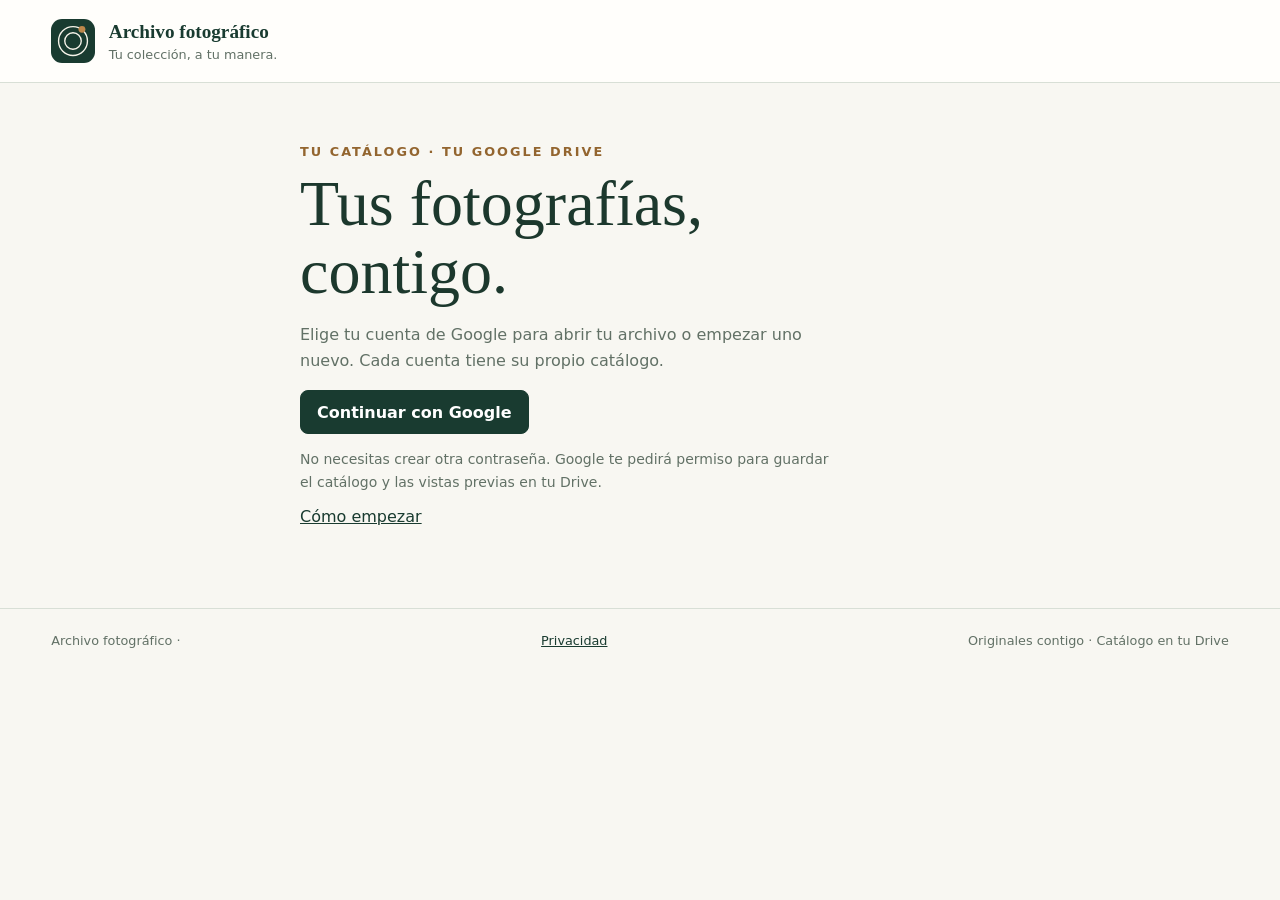
==== index.html @ 0ddd8c48 "Add files via upload" ====
<!doctype html>
<html lang="es"><head><meta charset="utf-8"><meta name="viewport" content="width=device-width,initial-scale=1"><meta name="theme-color" content="#193b30"><meta name="description" content="Tu catálogo fotográfico privado: organiza, revisa y consulta tus fotografías."><title>Archivo fotográfico</title><link rel="icon" href="./icon.svg" type="image/svg+xml"><link rel="manifest" href="./manifest.webmanifest"><link rel="stylesheet" href="./styles.css"><script src="https://accounts.google.com/gsi/client" async defer></script><script type="module" src="./app.js"></script></head>
<body>
<header><a class="brand" href="./"><img src="./icon.svg" alt="" width="44" height="44"><span>Archivo fotográfico<small>Tu colección, a tu manera.</small></span></a><button id="accountButton" class="quiet" hidden>Mi cuenta</button></header>
<main>
  <section id="setup" class="welcome" hidden><span class="eyebrow">ARCHIVO FOTOGRÁFICO</span><h1>Conexión de Google<br>pendiente de activar.</h1><p>Esta edición necesita que se configure una vez el acceso general de Google antes de distribuirla. No tienes que preparar un correo ni una contraseña para cada persona.</p><a class="primary" href="./AYUDA.html">Ver ayuda</a></section>
  <section id="login" class="welcome" hidden><span class="eyebrow">TU CATÁLOGO · TU GOOGLE DRIVE</span><h1>Tus fotografías,<br>contigo.</h1><p>Elige tu cuenta de Google para abrir tu archivo o empezar uno nuevo. Cada cuenta tiene su propio catálogo.</p><button id="googleButton" class="primary">Continuar con Google</button><p class="small">No necesitas crear otra contraseña. Google te pedirá permiso para guardar el catálogo y las vistas previas en tu Drive.</p><a href="./AYUDA.html">Cómo empezar</a></section>
  <section id="catalog" hidden>
    <div id="firstSteps" class="setup-steps"><div><b>✓</b><strong>Google conectado</strong><span>Tu cuenta, tu catálogo.</span></div><div><b>2</b><strong>Tu propio Drive</strong><span>El catálogo se guarda en tu cuenta.</span></div><div><b>3</b><strong>Añade tus fotografías</strong><span>Selecciona una carpeta en Windows.</span></div></div><div class="heading"><div><span class="eyebrow">BIBLIOTECA PERSONAL</span><h1>Mi archivo</h1></div><div class="actions"><button id="importButton" hidden>Añadir fotografías</button><button id="connectButton" class="primary">Cambiar o renovar cuenta</button></div></div>
    <div class="connection"><span id="connectionText">Conecta tu Drive para abrir el catálogo del móvil.</span><button id="syncButton" hidden>Sincronizar</button><button id="refreshButton" hidden>Actualizar</button></div>
    <div id="stats" class="stats"><div><strong id="photoCount">0</strong><span>fotografías</span></div><div><strong id="speciesCount">0</strong><span>especies</span></div><div><strong id="sessionCount">0</strong><span>sesiones</span></div><div><strong id="pendingCount">0</strong><span>por revisar</span></div></div>
    <div class="filters"><nav aria-label="Secciones"><button data-section="all" aria-pressed="true">Todas</button><button data-section="pending" aria-pressed="false">Por revisar</button></nav><label class="search"><span class="sr-only">Buscar fotografías</span><input id="search" type="search" placeholder="Especie, sesión, cámara…"></label><label><span class="sr-only">Valoración</span><select id="rating"><option value="">Todas las estrellas</option><option value="5">5 ★</option><option value="4">4 ★</option><option value="3">3 ★</option><option value="2">2 ★</option><option value="1">1 ★</option></select></label><label><span class="sr-only">Orden</span><select id="sort"><option value="recent">Más recientes</option><option value="name">Por nombre</option><option value="rating">Por valoración</option></select></label></div>
    <p id="resultCount" class="small"></p><div id="grid" class="grid"></div><button id="moreButton" hidden>Mostrar más</button>
    <div id="empty" class="empty"><img src="./icon.svg" alt="" width="60" height="60"><h2>Un lugar para tus fotografías</h2><p id="emptyText">Añade tu primera carpeta desde el programa de Windows y sincroniza para verla también en el móvil.</p></div>
    <aside id="desktopTools" class="tools" hidden><div><strong>Identificación local con BioCLIP 2</strong><p>Propone especies en este ordenador. Revisa los resultados antes de aceptarlos.</p></div><button id="organizeButton">Organizar carpetas del disco</button><button id="archiveButton">Elegir unidad de archivo</button><div><label><input type="checkbox" id="spanishNames"> Consultar nombres españoles en GBIF al analizar</label><p class="small">Envía únicamente el nombre científico a GBIF, no tus fotos. Guarda las equivalencias localmente.</p><button id="spanishNamesButton">Consultar nombres en español del catálogo</button></div><button id="analyzeButton">Analizar pendientes</button><button id="backupButton" class="quiet">Guardar respaldo</button></aside>
    <div id="job" class="job" hidden><strong id="jobText"></strong><progress id="jobProgress"></progress></div>
  </section>
</main>
<div id="notice" role="status" aria-live="polite" hidden></div>
<dialog id="detail"><button class="close" data-close="detail" aria-label="Cerrar ficha">×</button><div class="detailImage"><img id="detailImage" alt=""></div><div class="detailBody"><span class="eyebrow">FICHA DE FOTOGRAFÍA</span><h2 id="detailTitle"></h2><p id="scientificDisplay" class="small"></p><p id="detailMetadata" class="small"></p><div id="stars" class="stars" aria-label="Valorar fotografía"></div><p id="ratingSource" class="small"></p><form id="categoryForm"><label>Categoría<select id="categoryInput"><option value="POR_CLASIFICAR">POR CLASIFICAR</option><option value="LINCE">LINCE</option><option value="AVES">AVES</option><option value="FAUNA">FAUNA</option><option value="FLORA">FLORA</option><option value="INSECTOS">INSECTOS</option><option value="MACRO EXTREMO">MACRO EXTREMO</option><option value="NOCTURNAS">NOCTURNAS</option><option value="PAISAJE">PAISAJE</option></select></label><button type="submit">Guardar categoría</button></form><form id="speciesForm"><label>Nombre común en español<input id="speciesInput" maxlength="160" required></label><label>Nombre científico (opcional)<input id="scientificNameInput" maxlength="160" placeholder="Género y especie"></label><p class="small">Comprueba que ambos nombres corresponden a la misma especie. Si no conoces el científico, déjalo vacío.</p><button type="submit">Guardar identificación</button></form><p id="confidenceText" class="small"></p><form id="sessionForm"><label>Sesión<input id="sessionInput" maxlength="160" required></label><button type="submit" class="quiet">Guardar sesión</button></form></div></dialog>
<dialog id="importDialog"><button class="close" data-close="importDialog" aria-label="Cerrar">×</button><span class="eyebrow">DESDE TU ORDENADOR</span><h2>Añadir fotografías</h2><p>Pulsa Elegir carpeta de fotografías y selecciona dónde guardas tus fotos. Se incluyen sus subcarpetas y se omiten las fotos que ya estén importadas.</p><form id="importForm"><button id="chooseFolderButton" type="button">Elegir carpeta de fotografías</button><label>Carpeta elegida<input id="folderInput" placeholder="Pulsa Elegir carpeta, o pega aquí su ruta" required></label><p class="small">JPEG, PNG, TIFF y WebP. Los RAW y HEIC todavía no se importan; exporta una copia JPEG para el catálogo. Los originales no se modifican.</p><label><input id="autoAnalyze" type="checkbox" checked> Identificar con BioCLIP y organizar el archivo al terminar</label><p class="small">Las propuestas quedan pendientes de revisión. Paisaje, nocturnas y macro extremo se eligen manualmente.</p><button class="primary" type="submit">Importar carpeta</button></form></dialog>
<dialog id="accountDialog"><button class="close" data-close="accountDialog" aria-label="Cerrar">×</button><span class="eyebrow">CUENTA PRIVADA</span><h2>Tu catálogo, tu Drive</h2><p id="userEmail"></p><p>Las fotos y las correcciones se guardan en la cuenta de Google que conectes. Usa la misma cuenta en el ordenador y en el móvil.</p><a href="./AYUDA.html">Guía de uso</a><button id="logoutButton" class="primary">Cerrar sesión</button></dialog>
<footer>Archivo fotográfico · <a href="./privacidad.html">Privacidad</a> <span>Originales contigo · Catálogo en tu Drive</span></footer>
</body></html>
---- styles.css ----
:root{font-family:system-ui,-apple-system,BlinkMacSystemFont,"Segoe UI",sans-serif;color:#1c382d;background:#f8f7f2;font-size:16px;--green:#193b30;--muted:#627166;--border:#d8dfd6;--paper:#fffefb;--gold:#93652f}*{box-sizing:border-box}body{margin:0}button,input,select{font:inherit}button,a,input,select{touch-action:manipulation}button,.primary{border:1px solid var(--border);border-radius:8px;background:var(--paper);padding:.7rem 1rem;color:var(--green);cursor:pointer;font-weight:600;min-height:44px}button:hover{background:#e8eee6}button:disabled{cursor:wait;opacity:.55}.primary{background:var(--green);color:white;border-color:var(--green);display:inline-block;text-decoration:none}.primary:hover{background:#285440}.quiet{background:transparent}a{color:var(--green)}:focus-visible{outline:3px solid #b07a37;outline-offset:3px}header{padding:1.2rem 4vw;border-bottom:1px solid var(--border);display:flex;justify-content:space-between;align-items:center;background:var(--paper)}.brand{display:flex;align-items:center;gap:.85rem;text-decoration:none;font:600 1.2rem Georgia,serif}.brand small{font:400 .8rem system-ui;color:var(--muted);display:block;margin-top:.25rem}main{max-width:1440px;margin:auto;padding:2.5rem 4vw 4rem}.eyebrow{font-size:.8rem;letter-spacing:.16em;font-weight:700;color:var(--gold)}h1,h2{font-family:Georgia,serif;font-weight:400;margin:.6rem 0 1rem}h1{font-size:clamp(2.5rem,5vw,4rem);line-height:1.06}h2{font-size:1.8rem}p{line-height:1.65}.small{font-size:.875rem;color:var(--muted);line-height:1.6}.welcome{max-width:680px;margin:2vh auto}.welcome>p{max-width:540px;color:var(--muted)}.welcome ol{padding:0;list-style:none;border-top:1px solid var(--border);margin:2rem 0}.welcome li{padding:1rem 0;border-bottom:1px solid var(--border)}.welcome li span{display:block;color:var(--muted);font-size:.9rem;margin-top:.4rem}.welcome form{max-width:440px;margin-top:2rem}label{display:block;font-size:.9rem;font-weight:600}input,select{display:block;width:100%;border:1px solid #aebdb0;background:var(--paper);padding:.8rem;border-radius:7px;color:#203b30;margin:.4rem 0 1rem;min-height:44px}.heading{display:flex;justify-content:space-between;gap:1rem;align-items:center}.actions{display:flex;gap:.65rem;flex-wrap:wrap}.connection{display:flex;gap:.7rem;align-items:center;flex-wrap:wrap;background:#eaf0e7;border:1px solid var(--border);padding:1rem;margin:1rem 0 1.5rem;border-radius:8px;font-size:.9rem}.connection span{flex:1;min-width:200px}.stats{display:grid;grid-template-columns:repeat(4,1fr);border-block:1px solid var(--border);margin-bottom:1.8rem}.stats>div{padding:1.15rem 1.5rem;border-right:1px solid var(--border)}.stats>div:first-child{padding-left:0}.stats>div:last-child{border:0}.stats strong{font:2rem Georgia,serif;display:block}.stats span{font-size:.8rem;color:var(--muted)}.filters{display:flex;gap:.6rem;align-items:center;flex-wrap:wrap}.filters nav{display:flex;gap:.3rem}.filters nav button{border-color:transparent;background:transparent}.filters nav button[aria-pressed=true]{background:var(--green);color:white}.filters input,.filters select{margin:0}.search{flex:1;min-width:200px}.grid{display:grid;grid-template-columns:repeat(4,minmax(0,1fr));gap:1.2rem}.card{padding:0;border:1px solid var(--border);overflow:hidden;text-align:left;min-width:0;background:var(--paper);font-weight:400}.card .photo{width:100%;aspect-ratio:4/3;object-fit:cover;display:block;background:#e4e9e1}.card .info{padding:1rem}.card h3{margin:0 0 .4rem;font:1.2rem Georgia,serif;overflow-wrap:anywhere}.card .meta{font-size:.8rem;color:var(--muted);margin:.3rem 0;overflow-wrap:anywhere}.card .badge{display:inline-block;font-size:.75rem;background:#f3eadc;color:#714b1d;padding:.2rem .4rem;margin-top:.4rem;border-radius:4px}.empty{padding:3.5rem 1rem;text-align:center;border:1px dashed #b3c1b4;border-radius:10px}.empty p{max-width:520px;margin:auto;color:var(--muted)}.tools{display:flex;align-items:center;gap:1rem;border-top:1px solid var(--border);margin-top:2rem;padding-top:1.5rem;flex-wrap:wrap}.tools>div{flex:1;min-width:250px}.tools p{font-size:.875rem;color:var(--muted);margin:.4rem 0}.job{padding:1rem;background:#eaf0e7;margin-top:1rem;border-radius:8px}.job progress{width:100%;display:block;margin-top:1rem;accent-color:var(--green)}dialog{border:1px solid var(--border);border-radius:12px;padding:2rem;max-width:min(560px,92vw);max-height:90vh;color:var(--green);background:var(--paper)}dialog::backdrop{background:#14251fd0}dialog .close{position:absolute;right:.65rem;top:.65rem;border:0;border-radius:50%;background:#fffefbe8;font-size:1.5rem;width:44px;height:44px;padding:0;z-index:1}#detail{padding:0;max-width:min(1100px,94vw);width:100%}#detail[open]{display:grid;grid-template-columns:1.35fr 1fr}.detailImage{background:#14251f;display:flex;align-items:center;justify-content:center;min-height:300px}.detailImage img{width:100%;max-height:82vh;object-fit:contain}.detailBody{padding:2rem;overflow:auto}.stars{display:flex;gap:.3rem;color:var(--gold)}.stars button{font-size:1.4rem;padding:.3rem .5rem;color:var(--gold)}.stars button[aria-pressed=true]{background:#f1e7d5}#accountDialog .primary{margin-top:1.5rem;display:block}#notice{position:fixed;bottom:1.3rem;left:50%;transform:translateX(-50%);background:#193b30;color:white;padding:1rem 1.5rem;border-radius:8px;box-shadow:0 3px 25px #0003;z-index:20;max-width:min(700px,92vw);width:max-content}#notice.error{background:#793923}footer{border-top:1px solid var(--border);padding:1.5rem 4vw;font-size:.8rem;color:var(--muted);display:flex;justify-content:space-between;gap:1rem}.sr-only{position:absolute;width:1px;height:1px;padding:0;margin:-1px;overflow:hidden;clip:rect(0,0,0,0);border:0}[hidden]{display:none!important}#moreButton{display:block;margin:1.5rem auto}@media(max-width:1000px){.grid{grid-template-columns:repeat(3,minmax(0,1fr))}.heading{align-items:flex-start;flex-direction:column}}@media(max-width:680px){header{padding:1rem 5vw}.brand{font-size:1.05rem}.brand small{display:none}main{padding:1.7rem 5vw 3rem}.grid{grid-template-columns:repeat(2,minmax(0,1fr));gap:.7rem}.card .info{padding:.65rem}.card h3{font-size:1rem}.card .meta{font-size:.8rem}.stats{grid-template-columns:repeat(2,1fr)}.stats>div{padding:1rem!important}.stats>div:nth-child(2){border-right:0}.stats>div:nth-child(-n+2){border-bottom:1px solid var(--border)}.filters{gap:.5rem}.filters nav{width:100%}.filters .search{width:100%;flex:auto}.filters>label:not(.search){flex:1;min-width:130px}.filters select{font-size:.875rem}#detail[open]{display:block}.detailImage{min-height:200px}.detailImage img{max-height:40vh}.detailBody{padding:1.4rem}.welcome{margin:0 auto}.tools{align-items:stretch}.tools button{flex:1}footer{display:block}footer span{display:block;margin-top:.4rem}}@media(prefers-reduced-motion:no-preference){button{transition:background .15s ease}} 
[hidden]{display:none!important}
.setup-steps{display:grid;grid-template-columns:repeat(3,1fr);gap:1rem;margin:1.5rem 0 2rem}.setup-steps>div{border:1px solid var(--border);border-radius:10px;padding:1.2rem;background:var(--paper)}.setup-steps b{display:block;border-radius:50%;width:32px;height:32px;line-height:32px;text-align:center;background:#e8eee6;margin-bottom:.8rem}.setup-steps strong,.setup-steps span{display:block}.setup-steps span{font-size:.875rem;color:var(--muted);margin-top:.4rem;line-height:1.5}.login-options{display:flex;gap:.6rem;flex-wrap:wrap;margin:1rem 0}#registerForm,#recoveryForm{max-width:440px}#backLogin{margin-top:1rem}@media(max-width:600px){.setup-steps{grid-template-columns:1fr;gap:.6rem}.setup-steps>div{padding:.9rem 1rem}.setup-steps b{float:left;margin:0 .9rem 0 0}.setup-steps span{margin-left:calc(32px + .9rem)}.setup-steps strong{font-size:.9rem}}
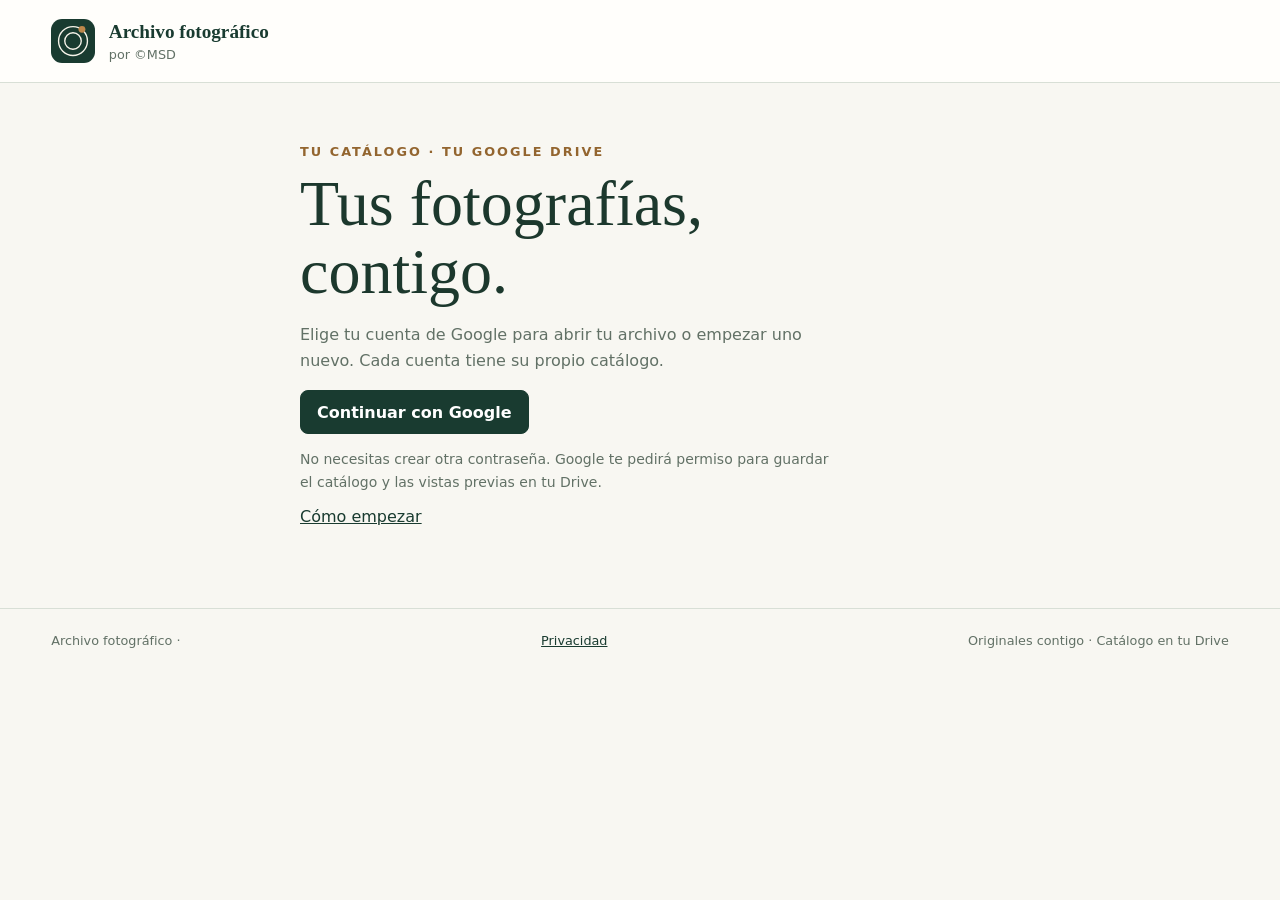
==== commit 88833b66: "Add files via upload" ====
--- a/index.html
+++ b/index.html
@@ -1,7 +1,7 @@
 <!doctype html>
 <html lang="es"><head><meta charset="utf-8"><meta name="viewport" content="width=device-width,initial-scale=1"><meta name="theme-color" content="#193b30"><meta name="description" content="Tu catálogo fotográfico privado: organiza, revisa y consulta tus fotografías."><title>Archivo fotográfico</title><link rel="icon" href="./icon.svg" type="image/svg+xml"><link rel="manifest" href="./manifest.webmanifest"><link rel="stylesheet" href="./styles.css"><script src="https://accounts.google.com/gsi/client" async defer></script><script type="module" src="./app.js"></script></head>
 <body>
-<header><a class="brand" href="./"><img src="./icon.svg" alt="" width="44" height="44"><span>Archivo fotográfico<small>Tu colección, a tu manera.</small></span></a><button id="accountButton" class="quiet" hidden>Mi cuenta</button></header>
+<header><a class="brand" href="./"><img src="./icon.svg" alt="" width="44" height="44"><span>Archivo fotográfico<small>por ©MSD</small></span></a><button id="accountButton" class="quiet" hidden>Mi cuenta</button></header>
 <main>
   <section id="setup" class="welcome" hidden><span class="eyebrow">ARCHIVO FOTOGRÁFICO</span><h1>Conexión de Google<br>pendiente de activar.</h1><p>Esta edición necesita que se configure una vez el acceso general de Google antes de distribuirla. No tienes que preparar un correo ni una contraseña para cada persona.</p><a class="primary" href="./AYUDA.html">Ver ayuda</a></section>
   <section id="login" class="welcome" hidden><span class="eyebrow">TU CATÁLOGO · TU GOOGLE DRIVE</span><h1>Tus fotografías,<br>contigo.</h1><p>Elige tu cuenta de Google para abrir tu archivo o empezar uno nuevo. Cada cuenta tiene su propio catálogo.</p><button id="googleButton" class="primary">Continuar con Google</button><p class="small">No necesitas crear otra contraseña. Google te pedirá permiso para guardar el catálogo y las vistas previas en tu Drive.</p><a href="./AYUDA.html">Cómo empezar</a></section>
@@ -12,12 +12,12 @@
     <div class="filters"><nav aria-label="Secciones"><button data-section="all" aria-pressed="true">Todas</button><button data-section="pending" aria-pressed="false">Por revisar</button></nav><label class="search"><span class="sr-only">Buscar fotografías</span><input id="search" type="search" placeholder="Especie, sesión, cámara…"></label><label><span class="sr-only">Valoración</span><select id="rating"><option value="">Todas las estrellas</option><option value="5">5 ★</option><option value="4">4 ★</option><option value="3">3 ★</option><option value="2">2 ★</option><option value="1">1 ★</option></select></label><label><span class="sr-only">Orden</span><select id="sort"><option value="recent">Más recientes</option><option value="name">Por nombre</option><option value="rating">Por valoración</option></select></label></div>
     <p id="resultCount" class="small"></p><div id="grid" class="grid"></div><button id="moreButton" hidden>Mostrar más</button>
     <div id="empty" class="empty"><img src="./icon.svg" alt="" width="60" height="60"><h2>Un lugar para tus fotografías</h2><p id="emptyText">Añade tu primera carpeta desde el programa de Windows y sincroniza para verla también en el móvil.</p></div>
-    <aside id="desktopTools" class="tools" hidden><div><strong>Identificación local con BioCLIP 2</strong><p>Propone especies en este ordenador. Revisa los resultados antes de aceptarlos.</p></div><button id="organizeButton">Organizar carpetas del disco</button><button id="archiveButton">Elegir unidad de archivo</button><div><label><input type="checkbox" id="spanishNames"> Consultar nombres españoles en GBIF al analizar</label><p class="small">Envía únicamente el nombre científico a GBIF, no tus fotos. Guarda las equivalencias localmente.</p><button id="spanishNamesButton">Consultar nombres en español del catálogo</button></div><button id="analyzeButton">Analizar pendientes</button><button id="backupButton" class="quiet">Guardar respaldo</button></aside>
+    <aside id="desktopTools" class="tools" hidden><div><strong>Identificación local con BioCLIP 2</strong><p>Propone especies en este ordenador. Revisa los resultados antes de aceptarlos.</p></div><button id="organizeButton">Organizar carpetas del disco</button><button id="archiveButton">Elegir unidad de archivo</button><div><label><input type="checkbox" id="spanishNames"> Consultar nombres españoles en GBIF al analizar</label><p class="small">Envía únicamente el nombre científico a GBIF, no tus fotos. Guarda las equivalencias localmente.</p><button id="spanishNamesButton">Consultar nombres en español del catálogo</button></div><button id="analyzeButton">Analizar pendientes</button><button id="exportButton">Preparar fotos para respaldo</button><button id="backupButton" class="quiet">Guardar copia del catálogo — sin fotos</button></aside>
     <div id="job" class="job" hidden><strong id="jobText"></strong><progress id="jobProgress"></progress></div>
   </section>
 </main>
 <div id="notice" role="status" aria-live="polite" hidden></div>
-<dialog id="detail"><button class="close" data-close="detail" aria-label="Cerrar ficha">×</button><div class="detailImage"><img id="detailImage" alt=""></div><div class="detailBody"><span class="eyebrow">FICHA DE FOTOGRAFÍA</span><h2 id="detailTitle"></h2><p id="scientificDisplay" class="small"></p><p id="detailMetadata" class="small"></p><div id="stars" class="stars" aria-label="Valorar fotografía"></div><p id="ratingSource" class="small"></p><form id="categoryForm"><label>Categoría<select id="categoryInput"><option value="POR_CLASIFICAR">POR CLASIFICAR</option><option value="LINCE">LINCE</option><option value="AVES">AVES</option><option value="FAUNA">FAUNA</option><option value="FLORA">FLORA</option><option value="INSECTOS">INSECTOS</option><option value="MACRO EXTREMO">MACRO EXTREMO</option><option value="NOCTURNAS">NOCTURNAS</option><option value="PAISAJE">PAISAJE</option></select></label><button type="submit">Guardar categoría</button></form><form id="speciesForm"><label>Nombre común en español<input id="speciesInput" maxlength="160" required></label><label>Nombre científico (opcional)<input id="scientificNameInput" maxlength="160" placeholder="Género y especie"></label><p class="small">Comprueba que ambos nombres corresponden a la misma especie. Si no conoces el científico, déjalo vacío.</p><button type="submit">Guardar identificación</button></form><p id="confidenceText" class="small"></p><form id="sessionForm"><label>Sesión<input id="sessionInput" maxlength="160" required></label><button type="submit" class="quiet">Guardar sesión</button></form></div></dialog>
+<dialog id="exportDialog"><button class="close" data-close="exportDialog" aria-label="Cerrar">×</button><h2>Exportar</h2><p>Prepara copias de los JPG originales que coinciden con los filtros del catálogo. Se guardan en EXPORTAR, dentro de tu unidad de archivo. No se suben automáticamente a ninguna nube.</p><p id="exportCount"></p><button id="prepareExport">Preparar JPG originales</button><form id="cloudLinkForm"><label>Enlace a tu nube (opcional)<input id="cloudLink" type="url" placeholder="https://…" maxlength="2048"></label><button type="submit">Guardar enlace</button></form><a id="openCloud" target="_blank" rel="noopener noreferrer" hidden>Abrir mi nube</a><p>Sube allí los archivos preparados. Marca el respaldo solo después de comprobar que están en tu nube. La app no puede verificar esa subida.</p><div id="exportHistory"></div></dialog><dialog id="detail"><button class="close" data-close="detail" aria-label="Cerrar ficha">×</button><div class="detailImage"><img id="detailImage" alt=""></div><div class="detailBody"><span class="eyebrow">FICHA DE FOTOGRAFÍA</span><h2 id="detailTitle"></h2><p id="scientificDisplay" class="small"></p><p id="detailMetadata" class="small"></p><div id="stars" class="stars" aria-label="Valorar fotografía"></div><p id="ratingSource" class="small"></p><form id="categoryForm"><label>Categoría<select id="categoryInput"><option value="POR_CLASIFICAR">POR CLASIFICAR</option><option value="LINCE">LINCE</option><option value="AVES">AVES</option><option value="FAUNA">FAUNA</option><option value="FLORA">FLORA</option><option value="INSECTOS">INSECTOS</option><option value="MACRO EXTREMO">MACRO EXTREMO</option><option value="NOCTURNAS">NOCTURNAS</option><option value="PAISAJE">PAISAJE</option></select></label><button type="submit">Guardar categoría</button></form><form id="speciesForm"><label>Nombre común en español<input id="speciesInput" maxlength="160" required></label><button type="submit">Guardar identificación</button></form><p id="confidenceText" class="small"></p><form id="sessionForm"><label>Sesión<input id="sessionInput" maxlength="160" required></label><button type="submit" class="quiet">Guardar sesión</button></form></div></dialog>
 <dialog id="importDialog"><button class="close" data-close="importDialog" aria-label="Cerrar">×</button><span class="eyebrow">DESDE TU ORDENADOR</span><h2>Añadir fotografías</h2><p>Pulsa Elegir carpeta de fotografías y selecciona dónde guardas tus fotos. Se incluyen sus subcarpetas y se omiten las fotos que ya estén importadas.</p><form id="importForm"><button id="chooseFolderButton" type="button">Elegir carpeta de fotografías</button><label>Carpeta elegida<input id="folderInput" placeholder="Pulsa Elegir carpeta, o pega aquí su ruta" required></label><p class="small">JPEG, PNG, TIFF y WebP. Los RAW y HEIC todavía no se importan; exporta una copia JPEG para el catálogo. Los originales no se modifican.</p><label><input id="autoAnalyze" type="checkbox" checked> Identificar con BioCLIP y organizar el archivo al terminar</label><p class="small">Las propuestas quedan pendientes de revisión. Paisaje, nocturnas y macro extremo se eligen manualmente.</p><button class="primary" type="submit">Importar carpeta</button></form></dialog>
 <dialog id="accountDialog"><button class="close" data-close="accountDialog" aria-label="Cerrar">×</button><span class="eyebrow">CUENTA PRIVADA</span><h2>Tu catálogo, tu Drive</h2><p id="userEmail"></p><p>Las fotos y las correcciones se guardan en la cuenta de Google que conectes. Usa la misma cuenta en el ordenador y en el móvil.</p><a href="./AYUDA.html">Guía de uso</a><button id="logoutButton" class="primary">Cerrar sesión</button></dialog>
 <footer>Archivo fotográfico · <a href="./privacidad.html">Privacidad</a> <span>Originales contigo · Catálogo en tu Drive</span></footer>
--- a/styles.css
+++ b/styles.css
@@ -1,3 +1,5 @@
 :root{font-family:system-ui,-apple-system,BlinkMacSystemFont,"Segoe UI",sans-serif;color:#1c382d;background:#f8f7f2;font-size:16px;--green:#193b30;--muted:#627166;--border:#d8dfd6;--paper:#fffefb;--gold:#93652f}*{box-sizing:border-box}body{margin:0}button,input,select{font:inherit}button,a,input,select{touch-action:manipulation}button,.primary{border:1px solid var(--border);border-radius:8px;background:var(--paper);padding:.7rem 1rem;color:var(--green);cursor:pointer;font-weight:600;min-height:44px}button:hover{background:#e8eee6}button:disabled{cursor:wait;opacity:.55}.primary{background:var(--green);color:white;border-color:var(--green);display:inline-block;text-decoration:none}.primary:hover{background:#285440}.quiet{background:transparent}a{color:var(--green)}:focus-visible{outline:3px solid #b07a37;outline-offset:3px}header{padding:1.2rem 4vw;border-bottom:1px solid var(--border);display:flex;justify-content:space-between;align-items:center;background:var(--paper)}.brand{display:flex;align-items:center;gap:.85rem;text-decoration:none;font:600 1.2rem Georgia,serif}.brand small{font:400 .8rem system-ui;color:var(--muted);display:block;margin-top:.25rem}main{max-width:1440px;margin:auto;padding:2.5rem 4vw 4rem}.eyebrow{font-size:.8rem;letter-spacing:.16em;font-weight:700;color:var(--gold)}h1,h2{font-family:Georgia,serif;font-weight:400;margin:.6rem 0 1rem}h1{font-size:clamp(2.5rem,5vw,4rem);line-height:1.06}h2{font-size:1.8rem}p{line-height:1.65}.small{font-size:.875rem;color:var(--muted);line-height:1.6}.welcome{max-width:680px;margin:2vh auto}.welcome>p{max-width:540px;color:var(--muted)}.welcome ol{padding:0;list-style:none;border-top:1px solid var(--border);margin:2rem 0}.welcome li{padding:1rem 0;border-bottom:1px solid var(--border)}.welcome li span{display:block;color:var(--muted);font-size:.9rem;margin-top:.4rem}.welcome form{max-width:440px;margin-top:2rem}label{display:block;font-size:.9rem;font-weight:600}input,select{display:block;width:100%;border:1px solid #aebdb0;background:var(--paper);padding:.8rem;border-radius:7px;color:#203b30;margin:.4rem 0 1rem;min-height:44px}.heading{display:flex;justify-content:space-between;gap:1rem;align-items:center}.actions{display:flex;gap:.65rem;flex-wrap:wrap}.connection{display:flex;gap:.7rem;align-items:center;flex-wrap:wrap;background:#eaf0e7;border:1px solid var(--border);padding:1rem;margin:1rem 0 1.5rem;border-radius:8px;font-size:.9rem}.connection span{flex:1;min-width:200px}.stats{display:grid;grid-template-columns:repeat(4,1fr);border-block:1px solid var(--border);margin-bottom:1.8rem}.stats>div{padding:1.15rem 1.5rem;border-right:1px solid var(--border)}.stats>div:first-child{padding-left:0}.stats>div:last-child{border:0}.stats strong{font:2rem Georgia,serif;display:block}.stats span{font-size:.8rem;color:var(--muted)}.filters{display:flex;gap:.6rem;align-items:center;flex-wrap:wrap}.filters nav{display:flex;gap:.3rem}.filters nav button{border-color:transparent;background:transparent}.filters nav button[aria-pressed=true]{background:var(--green);color:white}.filters input,.filters select{margin:0}.search{flex:1;min-width:200px}.grid{display:grid;grid-template-columns:repeat(4,minmax(0,1fr));gap:1.2rem}.card{padding:0;border:1px solid var(--border);overflow:hidden;text-align:left;min-width:0;background:var(--paper);font-weight:400}.card .photo{width:100%;aspect-ratio:4/3;object-fit:cover;display:block;background:#e4e9e1}.card .info{padding:1rem}.card h3{margin:0 0 .4rem;font:1.2rem Georgia,serif;overflow-wrap:anywhere}.card .meta{font-size:.8rem;color:var(--muted);margin:.3rem 0;overflow-wrap:anywhere}.card .badge{display:inline-block;font-size:.75rem;background:#f3eadc;color:#714b1d;padding:.2rem .4rem;margin-top:.4rem;border-radius:4px}.empty{padding:3.5rem 1rem;text-align:center;border:1px dashed #b3c1b4;border-radius:10px}.empty p{max-width:520px;margin:auto;color:var(--muted)}.tools{display:flex;align-items:center;gap:1rem;border-top:1px solid var(--border);margin-top:2rem;padding-top:1.5rem;flex-wrap:wrap}.tools>div{flex:1;min-width:250px}.tools p{font-size:.875rem;color:var(--muted);margin:.4rem 0}.job{padding:1rem;background:#eaf0e7;margin-top:1rem;border-radius:8px}.job progress{width:100%;display:block;margin-top:1rem;accent-color:var(--green)}dialog{border:1px solid var(--border);border-radius:12px;padding:2rem;max-width:min(560px,92vw);max-height:90vh;color:var(--green);background:var(--paper)}dialog::backdrop{background:#14251fd0}dialog .close{position:absolute;right:.65rem;top:.65rem;border:0;border-radius:50%;background:#fffefbe8;font-size:1.5rem;width:44px;height:44px;padding:0;z-index:1}#detail{padding:0;max-width:min(1100px,94vw);width:100%}#detail[open]{display:grid;grid-template-columns:1.35fr 1fr}.detailImage{background:#14251f;display:flex;align-items:center;justify-content:center;min-height:300px}.detailImage img{width:100%;max-height:82vh;object-fit:contain}.detailBody{padding:2rem;overflow:auto}.stars{display:flex;gap:.3rem;color:var(--gold)}.stars button{font-size:1.4rem;padding:.3rem .5rem;color:var(--gold)}.stars button[aria-pressed=true]{background:#f1e7d5}#accountDialog .primary{margin-top:1.5rem;display:block}#notice{position:fixed;bottom:1.3rem;left:50%;transform:translateX(-50%);background:#193b30;color:white;padding:1rem 1.5rem;border-radius:8px;box-shadow:0 3px 25px #0003;z-index:20;max-width:min(700px,92vw);width:max-content}#notice.error{background:#793923}footer{border-top:1px solid var(--border);padding:1.5rem 4vw;font-size:.8rem;color:var(--muted);display:flex;justify-content:space-between;gap:1rem}.sr-only{position:absolute;width:1px;height:1px;padding:0;margin:-1px;overflow:hidden;clip:rect(0,0,0,0);border:0}[hidden]{display:none!important}#moreButton{display:block;margin:1.5rem auto}@media(max-width:1000px){.grid{grid-template-columns:repeat(3,minmax(0,1fr))}.heading{align-items:flex-start;flex-direction:column}}@media(max-width:680px){header{padding:1rem 5vw}.brand{font-size:1.05rem}.brand small{display:none}main{padding:1.7rem 5vw 3rem}.grid{grid-template-columns:repeat(2,minmax(0,1fr));gap:.7rem}.card .info{padding:.65rem}.card h3{font-size:1rem}.card .meta{font-size:.8rem}.stats{grid-template-columns:repeat(2,1fr)}.stats>div{padding:1rem!important}.stats>div:nth-child(2){border-right:0}.stats>div:nth-child(-n+2){border-bottom:1px solid var(--border)}.filters{gap:.5rem}.filters nav{width:100%}.filters .search{width:100%;flex:auto}.filters>label:not(.search){flex:1;min-width:130px}.filters select{font-size:.875rem}#detail[open]{display:block}.detailImage{min-height:200px}.detailImage img{max-height:40vh}.detailBody{padding:1.4rem}.welcome{margin:0 auto}.tools{align-items:stretch}.tools button{flex:1}footer{display:block}footer span{display:block;margin-top:.4rem}}@media(prefers-reduced-motion:no-preference){button{transition:background .15s ease}} 
 [hidden]{display:none!important}
 .setup-steps{display:grid;grid-template-columns:repeat(3,1fr);gap:1rem;margin:1.5rem 0 2rem}.setup-steps>div{border:1px solid var(--border);border-radius:10px;padding:1.2rem;background:var(--paper)}.setup-steps b{display:block;border-radius:50%;width:32px;height:32px;line-height:32px;text-align:center;background:#e8eee6;margin-bottom:.8rem}.setup-steps strong,.setup-steps span{display:block}.setup-steps span{font-size:.875rem;color:var(--muted);margin-top:.4rem;line-height:1.5}.login-options{display:flex;gap:.6rem;flex-wrap:wrap;margin:1rem 0}#registerForm,#recoveryForm{max-width:440px}#backLogin{margin-top:1rem}@media(max-width:600px){.setup-steps{grid-template-columns:1fr;gap:.6rem}.setup-steps>div{padding:.9rem 1rem}.setup-steps b{float:left;margin:0 .9rem 0 0}.setup-steps span{margin-left:calc(32px + .9rem)}.setup-steps strong{font-size:.9rem}}
+
+input[type="checkbox"]{width:auto;min-height:0;display:inline-block;margin-right:.5rem}#exportDialog{max-width:720px}#exportHistory>div{border-top:1px solid #d5dfd9;padding:1rem 0}#exportHistory .small{overflow-wrap:anywhere}
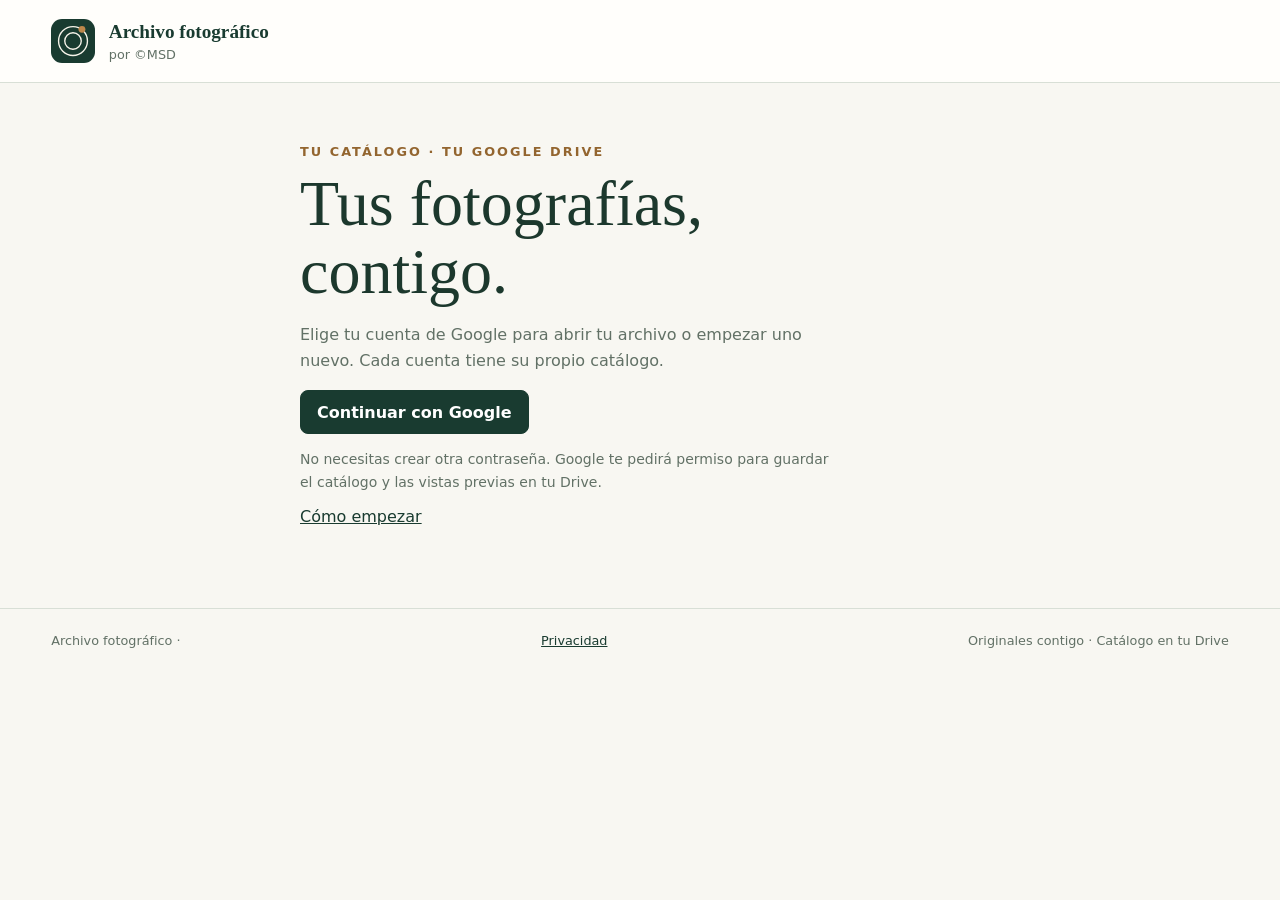
==== commit be039179: "Add files via upload" ====
--- a/index.html
+++ b/index.html
@@ -1,5 +1,5 @@
 <!doctype html>
-<html lang="es"><head><meta charset="utf-8"><meta name="viewport" content="width=device-width,initial-scale=1"><meta name="theme-color" content="#193b30"><meta name="description" content="Tu catálogo fotográfico privado: organiza, revisa y consulta tus fotografías."><title>Archivo fotográfico</title><link rel="icon" href="./icon.svg" type="image/svg+xml"><link rel="manifest" href="./manifest.webmanifest"><link rel="stylesheet" href="./styles.css"><script src="https://accounts.google.com/gsi/client" async defer></script><script type="module" src="./app.js"></script></head>
+<html lang="es"><head><meta charset="utf-8"><meta name="viewport" content="width=device-width,initial-scale=1"><meta name="theme-color" content="#193b30"><meta name="description" content="Tu catálogo fotográfico privado: organiza, revisa y consulta tus fotografías."><title>Archivo fotográfico</title><link rel="icon" href="./icon.svg" type="image/svg+xml"><link rel="manifest" href="./manifest.webmanifest"><link rel="stylesheet" href="./styles.css?v=20260921-01"><script src="https://accounts.google.com/gsi/client" async defer></script><script type="module" src="./app.js?v=20260921-01"></script></head>
 <body>
 <header><a class="brand" href="./"><img src="./icon.svg" alt="" width="44" height="44"><span>Archivo fotográfico<small>por ©MSD</small></span></a><button id="accountButton" class="quiet" hidden>Mi cuenta</button></header>
 <main>
@@ -12,13 +12,14 @@
     <div class="filters"><nav aria-label="Secciones"><button data-section="all" aria-pressed="true">Todas</button><button data-section="pending" aria-pressed="false">Por revisar</button></nav><label class="search"><span class="sr-only">Buscar fotografías</span><input id="search" type="search" placeholder="Especie, sesión, cámara…"></label><label><span class="sr-only">Valoración</span><select id="rating"><option value="">Todas las estrellas</option><option value="5">5 ★</option><option value="4">4 ★</option><option value="3">3 ★</option><option value="2">2 ★</option><option value="1">1 ★</option></select></label><label><span class="sr-only">Orden</span><select id="sort"><option value="recent">Más recientes</option><option value="name">Por nombre</option><option value="rating">Por valoración</option></select></label></div>
     <p id="resultCount" class="small"></p><div id="grid" class="grid"></div><button id="moreButton" hidden>Mostrar más</button>
     <div id="empty" class="empty"><img src="./icon.svg" alt="" width="60" height="60"><h2>Un lugar para tus fotografías</h2><p id="emptyText">Añade tu primera carpeta desde el programa de Windows y sincroniza para verla también en el móvil.</p></div>
-    <aside id="desktopTools" class="tools" hidden><div><strong>Identificación local con BioCLIP 2</strong><p>Propone especies en este ordenador. Revisa los resultados antes de aceptarlos.</p></div><button id="organizeButton">Organizar carpetas del disco</button><button id="archiveButton">Elegir unidad de archivo</button><div><label><input type="checkbox" id="spanishNames"> Consultar nombres españoles en GBIF al analizar</label><p class="small">Envía únicamente el nombre científico a GBIF, no tus fotos. Guarda las equivalencias localmente.</p><button id="spanishNamesButton">Consultar nombres en español del catálogo</button></div><button id="analyzeButton">Analizar pendientes</button><button id="exportButton">Preparar fotos para respaldo</button><button id="backupButton" class="quiet">Guardar copia del catálogo — sin fotos</button></aside>
+    <aside id="desktopTools" class="tools" hidden><div><strong>Identificación local con BioCLIP 2</strong><p>Propone especies en este ordenador. Revisa los resultados antes de aceptarlos.</p></div><button id="organizeButton">Organizar carpetas del disco</button><button id="organizationButton">Organización de carpetas</button><button id="archiveButton">Elegir unidad de archivo</button><div><label><input type="checkbox" id="spanishNames" checked> Consultar nombres españoles en GBIF al analizar</label><p class="small">Envía únicamente el nombre científico a GBIF, no tus fotos. Guarda las equivalencias localmente.</p><button id="spanishNamesButton">Consultar nombres en español del catálogo</button></div><button id="analyzeButton">Analizar pendientes</button><button id="exportButton">Preparar fotos para respaldo</button><button id="backupButton" class="quiet">Guardar copia del catálogo — sin fotos</button></aside>
     <div id="job" class="job" hidden><strong id="jobText"></strong><progress id="jobProgress"></progress></div>
   </section>
 </main>
 <div id="notice" role="status" aria-live="polite" hidden></div>
-<dialog id="exportDialog"><button class="close" data-close="exportDialog" aria-label="Cerrar">×</button><h2>Exportar</h2><p>Prepara copias de los JPG originales que coinciden con los filtros del catálogo. Se guardan en EXPORTAR, dentro de tu unidad de archivo. No se suben automáticamente a ninguna nube.</p><p id="exportCount"></p><button id="prepareExport">Preparar JPG originales</button><form id="cloudLinkForm"><label>Enlace a tu nube (opcional)<input id="cloudLink" type="url" placeholder="https://…" maxlength="2048"></label><button type="submit">Guardar enlace</button></form><a id="openCloud" target="_blank" rel="noopener noreferrer" hidden>Abrir mi nube</a><p>Sube allí los archivos preparados. Marca el respaldo solo después de comprobar que están en tu nube. La app no puede verificar esa subida.</p><div id="exportHistory"></div></dialog><dialog id="detail"><button class="close" data-close="detail" aria-label="Cerrar ficha">×</button><div class="detailImage"><img id="detailImage" alt=""></div><div class="detailBody"><span class="eyebrow">FICHA DE FOTOGRAFÍA</span><h2 id="detailTitle"></h2><p id="scientificDisplay" class="small"></p><p id="detailMetadata" class="small"></p><div id="stars" class="stars" aria-label="Valorar fotografía"></div><p id="ratingSource" class="small"></p><form id="categoryForm"><label>Categoría<select id="categoryInput"><option value="POR_CLASIFICAR">POR CLASIFICAR</option><option value="LINCE">LINCE</option><option value="AVES">AVES</option><option value="FAUNA">FAUNA</option><option value="FLORA">FLORA</option><option value="INSECTOS">INSECTOS</option><option value="MACRO EXTREMO">MACRO EXTREMO</option><option value="NOCTURNAS">NOCTURNAS</option><option value="PAISAJE">PAISAJE</option></select></label><button type="submit">Guardar categoría</button></form><form id="speciesForm"><label>Nombre común en español<input id="speciesInput" maxlength="160" required></label><button type="submit">Guardar identificación</button></form><p id="confidenceText" class="small"></p><form id="sessionForm"><label>Sesión<input id="sessionInput" maxlength="160" required></label><button type="submit" class="quiet">Guardar sesión</button></form></div></dialog>
-<dialog id="importDialog"><button class="close" data-close="importDialog" aria-label="Cerrar">×</button><span class="eyebrow">DESDE TU ORDENADOR</span><h2>Añadir fotografías</h2><p>Pulsa Elegir carpeta de fotografías y selecciona dónde guardas tus fotos. Se incluyen sus subcarpetas y se omiten las fotos que ya estén importadas.</p><form id="importForm"><button id="chooseFolderButton" type="button">Elegir carpeta de fotografías</button><label>Carpeta elegida<input id="folderInput" placeholder="Pulsa Elegir carpeta, o pega aquí su ruta" required></label><p class="small">JPEG, PNG, TIFF y WebP. Los RAW y HEIC todavía no se importan; exporta una copia JPEG para el catálogo. Los originales no se modifican.</p><label><input id="autoAnalyze" type="checkbox" checked> Identificar con BioCLIP y organizar el archivo al terminar</label><p class="small">Las propuestas quedan pendientes de revisión. Paisaje, nocturnas y macro extremo se eligen manualmente.</p><button class="primary" type="submit">Importar carpeta</button></form></dialog>
+<dialog id="organizationDialog"><button class="close" data-close="organizationDialog" aria-label="Cerrar">×</button><h2>Organización de carpetas</h2><p>Elige cómo organizar los originales de esta cuenta en el disco. Se aplica dentro de ALMACENAMIENTO → GALERIA.</p><label>Estructura<select id="organizationLayout"><option value="category_species">Categoría y especie</option><option value="session">Sesión</option><option value="year_session">Año y sesión</option><option value="category_species_session">Categoría, especie y sesión</option></select></label><p id="organizationExample"></p><p>Al aplicar se reorganizan las copias existentes y las próximas importaciones siguen esta estructura. El año usa la fecha de captura; si falta, la de importación. Las estructuras por especie mantienen POR_REVISAR hasta confirmar la identificación. Copia del catálogo y Exportar conservan sus carpetas.</p><button id="applyOrganization" class="primary">Aplicar organización</button></dialog>
+<dialog id="exportDialog"><button class="close" data-close="exportDialog" aria-label="Cerrar">×</button><h2>Exportar</h2><p>Prepara copias de los JPG originales que coinciden con los filtros del catálogo. Se guardan en EXPORTAR, dentro de tu unidad de archivo. No se suben automáticamente a ninguna nube.</p><p id="exportCount"></p><button id="prepareExport">Preparar JPG originales</button><form id="cloudLinkForm"><label>Enlace a tu nube (opcional)<input id="cloudLink" type="url" placeholder="https://…" maxlength="2048"></label><button type="submit">Guardar enlace</button></form><a id="openCloud" target="_blank" rel="noopener noreferrer" hidden>Abrir mi nube</a><p>Sube allí los archivos preparados. Marca el respaldo solo después de comprobar que están en tu nube. La app no puede verificar esa subida.</p><div id="exportHistory"></div></dialog><dialog id="detail"><button class="close" data-close="detail" aria-label="Cerrar ficha">×</button><div class="detailImage"><img id="detailImage" alt=""></div><div class="detailBody"><span class="eyebrow">FICHA DE FOTOGRAFÍA</span><h2 id="detailTitle"></h2><p id="scientificDisplay" class="small"></p><p id="detailMetadata" class="small"></p><div id="stars" class="stars" aria-label="Valorar fotografía"></div><p id="ratingSource" class="small"></p><form id="categoryForm"><label>Categoría<select id="categoryInput"><option value="POR_CLASIFICAR">POR CLASIFICAR</option><option value="AVES">AVES</option><option value="FAUNA">FAUNA</option><option value="FLORA">FLORA</option><option value="INSECTOS">INSECTOS</option><option value="PAISAJE">PAISAJE</option><option value="MACRO">MACRO</option><option value="NOCTURNAS">NOCTURNAS</option><option value="CIELO PROFUNDO">CIELO PROFUNDO</option></select></label><button type="submit">Guardar categoría</button></form><form id="speciesForm"><label>Nombre común en español<input id="speciesInput" maxlength="160" required></label><button type="submit">Guardar identificación</button></form><p id="confidenceText" class="small"></p><form id="sessionForm"><label>Sesión<input id="sessionInput" maxlength="160" required></label><button type="submit" class="quiet">Guardar sesión</button></form></div></dialog>
+<dialog id="importDialog"><button class="close" data-close="importDialog" aria-label="Cerrar">×</button><span class="eyebrow">DESDE TU ORDENADOR</span><h2>Añadir fotografías</h2><p>Pulsa Elegir carpeta de fotografías y selecciona dónde guardas tus fotos. Se incluyen sus subcarpetas y se omiten las fotos que ya estén importadas.</p><form id="importForm"><button id="chooseFolderButton" type="button">Elegir carpeta de fotografías</button><label>Carpeta elegida<input id="folderInput" placeholder="Pulsa Elegir carpeta, o pega aquí su ruta" required></label><p class="small">JPEG, PNG, TIFF y WebP. Los RAW y HEIC todavía no se importan; exporta una copia JPEG para el catálogo. Los originales no se modifican.</p><label>Categoría de esta carpeta<select id="importCategory"><option value="POR_CLASIFICAR">Elegir después (sin identificación automática)</option><option value="AVES">Aves</option><option value="FAUNA">Fauna</option><option value="FLORA">Flora</option><option value="INSECTOS">Insectos</option><option value="PAISAJE">Paisaje</option><option value="MACRO">Macro</option><option value="NOCTURNAS">Nocturnas</option><option value="CIELO PROFUNDO">Cielo profundo</option></select></label><label><input id="autoAnalyze" type="checkbox" checked> Identificar con BioCLIP y organizar el archivo al terminar</label><p class="small">Primero se importan las fotos, después se identifican aves, fauna, flora e insectos en segundo plano y al final se sincroniza con Google. Mantén el ordenador encendido y esta página abierta. Las propuestas quedan pendientes de revisión.</p><button class="primary" type="submit">Importar carpeta</button></form></dialog>
 <dialog id="accountDialog"><button class="close" data-close="accountDialog" aria-label="Cerrar">×</button><span class="eyebrow">CUENTA PRIVADA</span><h2>Tu catálogo, tu Drive</h2><p id="userEmail"></p><p>Las fotos y las correcciones se guardan en la cuenta de Google que conectes. Usa la misma cuenta en el ordenador y en el móvil.</p><a href="./AYUDA.html">Guía de uso</a><button id="logoutButton" class="primary">Cerrar sesión</button></dialog>
 <footer>Archivo fotográfico · <a href="./privacidad.html">Privacidad</a> <span>Originales contigo · Catálogo en tu Drive</span></footer>
 </body></html>
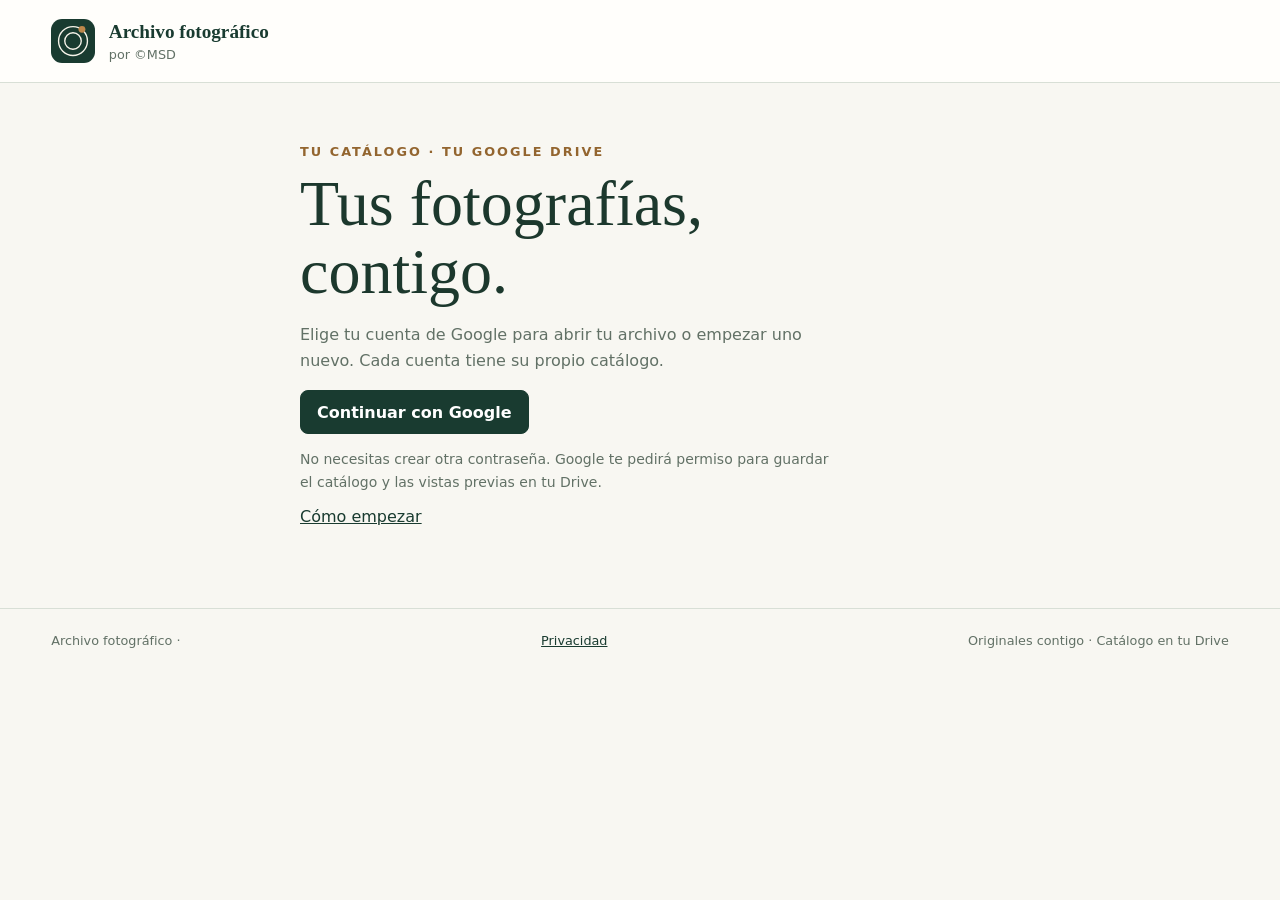
==== commit 87375571: "Add files via upload" ====
--- a/index.html
+++ b/index.html
@@ -1,5 +1,5 @@
 <!doctype html>
-<html lang="es"><head><meta charset="utf-8"><meta name="viewport" content="width=device-width,initial-scale=1"><meta name="theme-color" content="#193b30"><meta name="description" content="Tu catálogo fotográfico privado: organiza, revisa y consulta tus fotografías."><title>Archivo fotográfico</title><link rel="icon" href="./icon.svg" type="image/svg+xml"><link rel="manifest" href="./manifest.webmanifest"><link rel="stylesheet" href="./styles.css?v=20260921-01"><script src="https://accounts.google.com/gsi/client" async defer></script><script type="module" src="./app.js?v=20260921-01"></script></head>
+<html lang="es"><head><meta charset="utf-8"><meta name="viewport" content="width=device-width,initial-scale=1"><meta name="theme-color" content="#193b30"><meta name="description" content="Tu catálogo fotográfico privado: organiza, revisa y consulta tus fotografías."><title>Archivo fotográfico</title><link rel="icon" href="./icon.svg" type="image/svg+xml"><link rel="manifest" href="./manifest.webmanifest"><link rel="stylesheet" href="./styles.css?v=20260922-05"><script src="https://accounts.google.com/gsi/client" async defer></script><script type="module" src="./app.js?v=20260922-05"></script></head>
 <body>
 <header><a class="brand" href="./"><img src="./icon.svg" alt="" width="44" height="44"><span>Archivo fotográfico<small>por ©MSD</small></span></a><button id="accountButton" class="quiet" hidden>Mi cuenta</button></header>
 <main>
@@ -7,19 +7,19 @@
   <section id="login" class="welcome" hidden><span class="eyebrow">TU CATÁLOGO · TU GOOGLE DRIVE</span><h1>Tus fotografías,<br>contigo.</h1><p>Elige tu cuenta de Google para abrir tu archivo o empezar uno nuevo. Cada cuenta tiene su propio catálogo.</p><button id="googleButton" class="primary">Continuar con Google</button><p class="small">No necesitas crear otra contraseña. Google te pedirá permiso para guardar el catálogo y las vistas previas en tu Drive.</p><a href="./AYUDA.html">Cómo empezar</a></section>
   <section id="catalog" hidden>
     <div id="firstSteps" class="setup-steps"><div><b>✓</b><strong>Google conectado</strong><span>Tu cuenta, tu catálogo.</span></div><div><b>2</b><strong>Tu propio Drive</strong><span>El catálogo se guarda en tu cuenta.</span></div><div><b>3</b><strong>Añade tus fotografías</strong><span>Selecciona una carpeta en Windows.</span></div></div><div class="heading"><div><span class="eyebrow">BIBLIOTECA PERSONAL</span><h1>Mi archivo</h1></div><div class="actions"><button id="importButton" hidden>Añadir fotografías</button><button id="connectButton" class="primary">Cambiar o renovar cuenta</button></div></div>
-    <div class="connection"><span id="connectionText">Conecta tu Drive para abrir el catálogo del móvil.</span><button id="syncButton" hidden>Sincronizar</button><button id="refreshButton" hidden>Actualizar</button></div>
+    <div class="connection"><span id="connectionText">Conecta tu Drive para abrir el catálogo del móvil.</span><button id="syncButton" hidden>Sincronizar con Drive</button><button id="refreshButton" hidden>Actualizar desde Drive</button></div>
     <div id="stats" class="stats"><div><strong id="photoCount">0</strong><span>fotografías</span></div><div><strong id="speciesCount">0</strong><span>especies</span></div><div><strong id="sessionCount">0</strong><span>sesiones</span></div><div><strong id="pendingCount">0</strong><span>por revisar</span></div></div>
-    <div class="filters"><nav aria-label="Secciones"><button data-section="all" aria-pressed="true">Todas</button><button data-section="pending" aria-pressed="false">Por revisar</button></nav><label class="search"><span class="sr-only">Buscar fotografías</span><input id="search" type="search" placeholder="Especie, sesión, cámara…"></label><label><span class="sr-only">Valoración</span><select id="rating"><option value="">Todas las estrellas</option><option value="5">5 ★</option><option value="4">4 ★</option><option value="3">3 ★</option><option value="2">2 ★</option><option value="1">1 ★</option></select></label><label><span class="sr-only">Orden</span><select id="sort"><option value="recent">Más recientes</option><option value="name">Por nombre</option><option value="rating">Por valoración</option></select></label></div>
+    <div class="filters"><nav aria-label="Secciones"><button data-section="all" aria-pressed="true">Todas</button><button data-section="pending" aria-pressed="false">Por revisar</button><button data-section="trash" aria-pressed="false">Papelera</button></nav><label class="search"><span class="sr-only">Buscar fotografías</span><input id="search" type="search" placeholder="Especie, sesión, cámara…"></label><label><span class="sr-only">Valoración</span><select id="rating"><option value="">Todas las estrellas</option><option value="5">5 ★</option><option value="4">4 ★</option><option value="3">3 ★</option><option value="2">2 ★</option><option value="1">1 ★</option></select></label><label><span class="sr-only">Orden</span><select id="sort"><option value="recent">Más recientes</option><option value="name">Por nombre</option><option value="rating">Por valoración</option></select></label></div>
     <p id="resultCount" class="small"></p><div id="grid" class="grid"></div><button id="moreButton" hidden>Mostrar más</button>
     <div id="empty" class="empty"><img src="./icon.svg" alt="" width="60" height="60"><h2>Un lugar para tus fotografías</h2><p id="emptyText">Añade tu primera carpeta desde el programa de Windows y sincroniza para verla también en el móvil.</p></div>
-    <aside id="desktopTools" class="tools" hidden><div><strong>Identificación local con BioCLIP 2</strong><p>Propone especies en este ordenador. Revisa los resultados antes de aceptarlos.</p></div><button id="organizeButton">Organizar carpetas del disco</button><button id="organizationButton">Organización de carpetas</button><button id="archiveButton">Elegir unidad de archivo</button><div><label><input type="checkbox" id="spanishNames" checked> Consultar nombres españoles en GBIF al analizar</label><p class="small">Envía únicamente el nombre científico a GBIF, no tus fotos. Guarda las equivalencias localmente.</p><button id="spanishNamesButton">Consultar nombres en español del catálogo</button></div><button id="analyzeButton">Analizar pendientes</button><button id="exportButton">Preparar fotos para respaldo</button><button id="backupButton" class="quiet">Guardar copia del catálogo — sin fotos</button></aside>
+    <aside id="desktopTools" class="tools" hidden><div><strong>Identificación local con BioCLIP 2</strong><p>Propone especies en este ordenador. Revisa los resultados antes de aceptarlos.</p></div><button id="organizeButton">Actualizar carpetas del disco</button><button id="organizationButton">Elegir estructura de carpetas</button><button id="archiveButton">Elegir unidad de archivo</button><div><label><input type="checkbox" id="spanishNames" checked> Consultar nombres españoles en GBIF al analizar</label><p class="small">Envía únicamente el nombre científico a GBIF, no tus fotos. Guarda las equivalencias localmente.</p><button id="spanishNamesButton">Consultar nombres en español del catálogo</button></div><button id="analyzeButton">Analizar pendientes</button><button id="exportButton">Preparar fotos para respaldo</button><button id="backupButton" class="quiet">Guardar copia del catálogo — sin fotos</button></aside>
     <div id="job" class="job" hidden><strong id="jobText"></strong><progress id="jobProgress"></progress></div>
   </section>
 </main>
 <div id="notice" role="status" aria-live="polite" hidden></div>
-<dialog id="organizationDialog"><button class="close" data-close="organizationDialog" aria-label="Cerrar">×</button><h2>Organización de carpetas</h2><p>Elige cómo organizar los originales de esta cuenta en el disco. Se aplica dentro de ALMACENAMIENTO → GALERIA.</p><label>Estructura<select id="organizationLayout"><option value="category_species">Categoría y especie</option><option value="session">Sesión</option><option value="year_session">Año y sesión</option><option value="category_species_session">Categoría, especie y sesión</option></select></label><p id="organizationExample"></p><p>Al aplicar se reorganizan las copias existentes y las próximas importaciones siguen esta estructura. El año usa la fecha de captura; si falta, la de importación. Las estructuras por especie mantienen POR_REVISAR hasta confirmar la identificación. Copia del catálogo y Exportar conservan sus carpetas.</p><button id="applyOrganization" class="primary">Aplicar organización</button></dialog>
-<dialog id="exportDialog"><button class="close" data-close="exportDialog" aria-label="Cerrar">×</button><h2>Exportar</h2><p>Prepara copias de los JPG originales que coinciden con los filtros del catálogo. Se guardan en EXPORTAR, dentro de tu unidad de archivo. No se suben automáticamente a ninguna nube.</p><p id="exportCount"></p><button id="prepareExport">Preparar JPG originales</button><form id="cloudLinkForm"><label>Enlace a tu nube (opcional)<input id="cloudLink" type="url" placeholder="https://…" maxlength="2048"></label><button type="submit">Guardar enlace</button></form><a id="openCloud" target="_blank" rel="noopener noreferrer" hidden>Abrir mi nube</a><p>Sube allí los archivos preparados. Marca el respaldo solo después de comprobar que están en tu nube. La app no puede verificar esa subida.</p><div id="exportHistory"></div></dialog><dialog id="detail"><button class="close" data-close="detail" aria-label="Cerrar ficha">×</button><div class="detailImage"><img id="detailImage" alt=""></div><div class="detailBody"><span class="eyebrow">FICHA DE FOTOGRAFÍA</span><h2 id="detailTitle"></h2><p id="scientificDisplay" class="small"></p><p id="detailMetadata" class="small"></p><div id="stars" class="stars" aria-label="Valorar fotografía"></div><p id="ratingSource" class="small"></p><form id="categoryForm"><label>Categoría<select id="categoryInput"><option value="POR_CLASIFICAR">POR CLASIFICAR</option><option value="AVES">AVES</option><option value="FAUNA">FAUNA</option><option value="FLORA">FLORA</option><option value="INSECTOS">INSECTOS</option><option value="PAISAJE">PAISAJE</option><option value="MACRO">MACRO</option><option value="NOCTURNAS">NOCTURNAS</option><option value="CIELO PROFUNDO">CIELO PROFUNDO</option></select></label><button type="submit">Guardar categoría</button></form><form id="speciesForm"><label>Nombre común en español<input id="speciesInput" maxlength="160" required></label><button type="submit">Guardar identificación</button></form><p id="confidenceText" class="small"></p><form id="sessionForm"><label>Sesión<input id="sessionInput" maxlength="160" required></label><button type="submit" class="quiet">Guardar sesión</button></form></div></dialog>
-<dialog id="importDialog"><button class="close" data-close="importDialog" aria-label="Cerrar">×</button><span class="eyebrow">DESDE TU ORDENADOR</span><h2>Añadir fotografías</h2><p>Pulsa Elegir carpeta de fotografías y selecciona dónde guardas tus fotos. Se incluyen sus subcarpetas y se omiten las fotos que ya estén importadas.</p><form id="importForm"><button id="chooseFolderButton" type="button">Elegir carpeta de fotografías</button><label>Carpeta elegida<input id="folderInput" placeholder="Pulsa Elegir carpeta, o pega aquí su ruta" required></label><p class="small">JPEG, PNG, TIFF y WebP. Los RAW y HEIC todavía no se importan; exporta una copia JPEG para el catálogo. Los originales no se modifican.</p><label>Categoría de esta carpeta<select id="importCategory"><option value="POR_CLASIFICAR">Elegir después (sin identificación automática)</option><option value="AVES">Aves</option><option value="FAUNA">Fauna</option><option value="FLORA">Flora</option><option value="INSECTOS">Insectos</option><option value="PAISAJE">Paisaje</option><option value="MACRO">Macro</option><option value="NOCTURNAS">Nocturnas</option><option value="CIELO PROFUNDO">Cielo profundo</option></select></label><label><input id="autoAnalyze" type="checkbox" checked> Identificar con BioCLIP y organizar el archivo al terminar</label><p class="small">Primero se importan las fotos, después se identifican aves, fauna, flora e insectos en segundo plano y al final se sincroniza con Google. Mantén el ordenador encendido y esta página abierta. Las propuestas quedan pendientes de revisión.</p><button class="primary" type="submit">Importar carpeta</button></form></dialog>
+<dialog id="organizationDialog"><button class="close" data-close="organizationDialog" aria-label="Cerrar">×</button><h2>Elegir estructura de carpetas</h2><p>Elige cómo organizar los originales de esta cuenta en el disco. Se aplica dentro de ALMACENAMIENTO → GALERIA.</p><label>Estructura<select id="organizationLayout"><option value="category_species">Categoría y especie</option><option value="session">Sesión</option><option value="year_session">Año y sesión</option><option value="category_species_session">Categoría, especie y sesión</option></select></label><p id="organizationExample"></p><p>Al aplicar se reorganizan las copias existentes y las próximas importaciones siguen esta estructura. El año usa la fecha de captura; si falta, la de importación. Las estructuras por especie mantienen POR_REVISAR hasta confirmar la identificación. Copia del catálogo y Exportar conservan sus carpetas.</p><button id="applyOrganization" class="primary">Aplicar organización</button></dialog>
+<dialog id="exportDialog"><button class="close" data-close="exportDialog" aria-label="Cerrar">×</button><h2>Exportar</h2><p>Prepara copias de los JPG originales que coinciden con los filtros del catálogo. Se guardan en EXPORTAR, dentro de tu unidad de archivo. No se suben automáticamente a ninguna nube.</p><p id="exportCount"></p><button id="prepareExport">Preparar JPG originales</button><form id="cloudLinkForm"><label>Enlace a tu nube (opcional)<input id="cloudLink" type="url" placeholder="https://…" maxlength="2048"></label><button type="submit">Guardar enlace</button></form><a id="openCloud" target="_blank" rel="noopener noreferrer" hidden>Abrir mi nube</a><p>Sube allí los archivos preparados. Marca el respaldo solo después de comprobar que están en tu nube. La app no puede verificar esa subida.</p><div id="exportHistory"></div></dialog><dialog id="detail"><button class="close" data-close="detail" aria-label="Cerrar ficha">×</button><div class="detailImage"><img id="detailImage" alt=""></div><div class="detailBody"><span class="eyebrow">FICHA DE FOTOGRAFÍA</span><h2 id="detailTitle"></h2><p id="scientificDisplay" class="small"></p><p id="detailMetadata" class="small"></p><div id="stars" class="stars" aria-label="Valorar fotografía"></div><p id="ratingSource" class="small"></p><form id="categoryForm"><label>Categoría<select id="categoryInput"><option value="POR_CLASIFICAR">POR CLASIFICAR</option><option value="AVES">AVES</option><option value="FAUNA">FAUNA</option><option value="FLORA">FLORA</option><option value="INSECTOS">INSECTOS</option><option value="PAISAJE">PAISAJE</option><option value="MACRO">MACRO</option><option value="NOCTURNAS">NOCTURNAS</option><option value="CIELO PROFUNDO">CIELO PROFUNDO</option></select></label><button type="submit">Guardar categoría</button></form><form id="speciesForm"><label>Nombre común en español<input id="speciesInput" maxlength="160" required></label><button type="submit">Guardar identificación</button></form><button id="deletePhotoButton" type="button">Quitar del catálogo</button><p class="small">La papelera conserva los originales y permite restaurar la foto.</p><p id="confidenceText" class="small"></p><form id="sessionForm"><label>Sesión<input id="sessionInput" maxlength="160" required></label><button type="submit" class="quiet">Guardar sesión</button></form></div></dialog>
+<dialog id="importDialog"><button class="close" data-close="importDialog" aria-label="Cerrar">×</button><span class="eyebrow">DESDE TU ORDENADOR</span><h2>Añadir fotografías</h2><p>Pulsa Elegir carpeta de fotografías y selecciona dónde guardas tus fotos. Se incluyen sus subcarpetas y se omiten las fotos que ya estén importadas.</p><form id="importForm"><button id="chooseFolderButton" type="button">Elegir carpeta de fotografías</button><label>Carpeta elegida<input id="folderInput" placeholder="Pulsa Elegir carpeta, o pega aquí su ruta" required></label><p class="small">JPEG, PNG, TIFF y WebP. Los RAW y HEIC todavía no se importan; exporta una copia JPEG para el catálogo. Los originales no se modifican.</p><label>Categoría de esta carpeta<select id="importCategory"><option value="POR_CLASIFICAR">Automática: aves, fauna, flora e insectos</option><option value="AVES">Aves</option><option value="FAUNA">Fauna</option><option value="FLORA">Flora</option><option value="INSECTOS">Insectos</option><option value="PAISAJE">Paisaje</option><option value="MACRO">Macro</option><option value="NOCTURNAS">Nocturnas</option><option value="CIELO PROFUNDO">Cielo profundo</option></select></label><label><input id="autoAnalyze" type="checkbox" checked> Identificar con BioCLIP y organizar el archivo al terminar</label><p class="small">Primero se importan las fotos, después se identifican aves, fauna, flora e insectos en segundo plano y al final se sincroniza con Google. Mantén el ordenador encendido y esta página abierta. Las propuestas quedan pendientes de revisión. Para paisaje, macro, nocturnas o cielo profundo, elige esa categoría: no se identifican especies. La IA puede equivocarse y no comprueba que el sujeto sea protagonista.</p><button class="primary" type="submit">Importar carpeta</button></form></dialog>
 <dialog id="accountDialog"><button class="close" data-close="accountDialog" aria-label="Cerrar">×</button><span class="eyebrow">CUENTA PRIVADA</span><h2>Tu catálogo, tu Drive</h2><p id="userEmail"></p><p>Las fotos y las correcciones se guardan en la cuenta de Google que conectes. Usa la misma cuenta en el ordenador y en el móvil.</p><a href="./AYUDA.html">Guía de uso</a><button id="logoutButton" class="primary">Cerrar sesión</button></dialog>
 <footer>Archivo fotográfico · <a href="./privacidad.html">Privacidad</a> <span>Originales contigo · Catálogo en tu Drive</span></footer>
 </body></html>
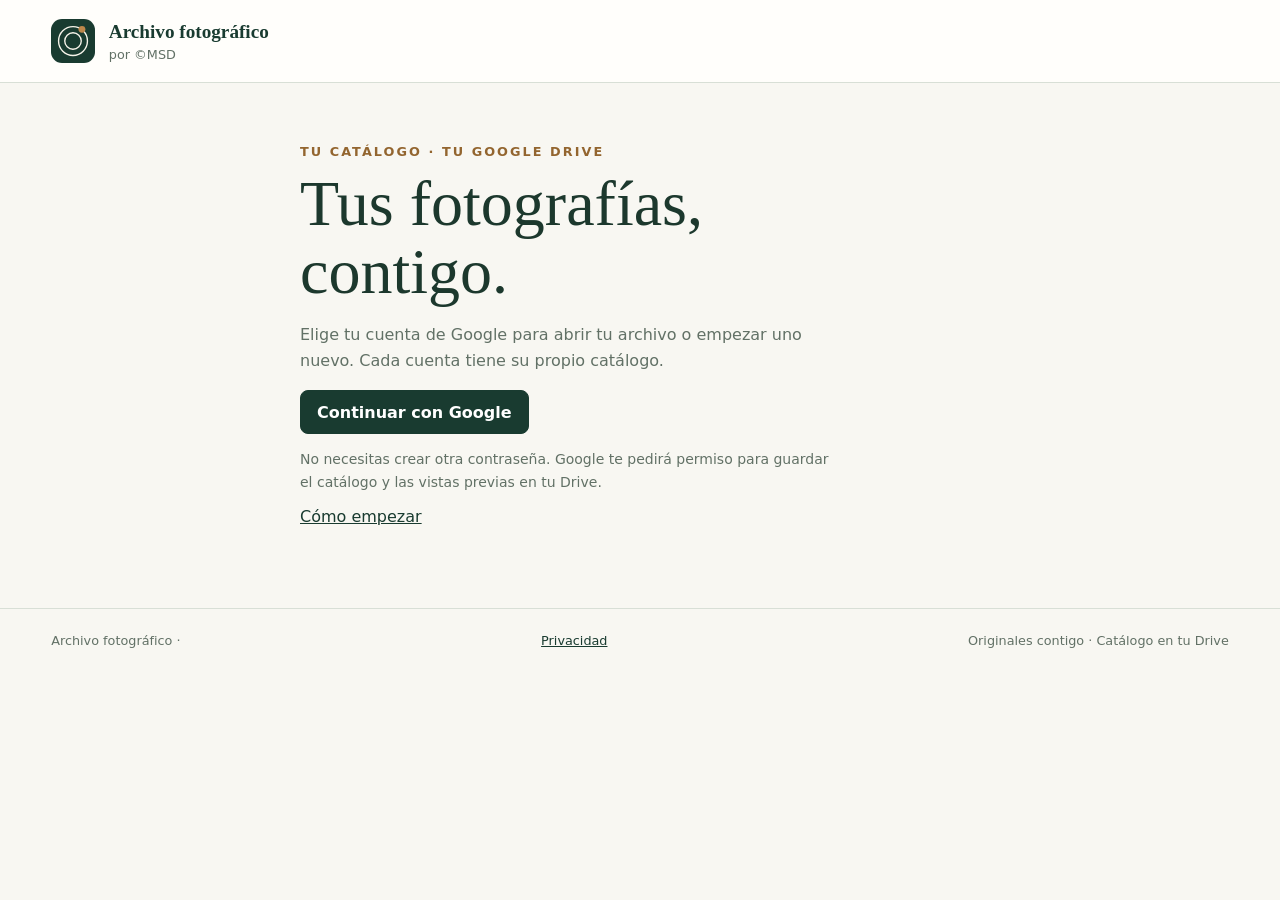
==== commit 17972aba: "Add files via upload" ====
--- a/index.html
+++ b/index.html
@@ -1,5 +1,5 @@
 <!doctype html>
-<html lang="es"><head><meta charset="utf-8"><meta name="viewport" content="width=device-width,initial-scale=1"><meta name="theme-color" content="#193b30"><meta name="description" content="Tu catálogo fotográfico privado: organiza, revisa y consulta tus fotografías."><title>Archivo fotográfico</title><link rel="icon" href="./icon.svg" type="image/svg+xml"><link rel="manifest" href="./manifest.webmanifest"><link rel="stylesheet" href="./styles.css?v=20260922-05"><script src="https://accounts.google.com/gsi/client" async defer></script><script type="module" src="./app.js?v=20260922-05"></script></head>
+<html lang="es"><head><meta charset="utf-8"><meta name="viewport" content="width=device-width,initial-scale=1"><meta name="theme-color" content="#193b30"><meta name="description" content="Tu catálogo fotográfico privado: organiza, revisa y consulta tus fotografías."><title>Archivo fotográfico</title><link rel="icon" href="./icon.svg" type="image/svg+xml"><link rel="manifest" href="./manifest.webmanifest"><link rel="stylesheet" href="./styles.css?v=20260929-01"><script src="https://accounts.google.com/gsi/client" async defer></script><script type="module" src="./app.js?v=5estrellas-ventana2"></script></head>
 <body>
 <header><a class="brand" href="./"><img src="./icon.svg" alt="" width="44" height="44"><span>Archivo fotográfico<small>por ©MSD</small></span></a><button id="accountButton" class="quiet" hidden>Mi cuenta</button></header>
 <main>
@@ -12,7 +12,7 @@
     <div class="filters"><nav aria-label="Secciones"><button data-section="all" aria-pressed="true">Todas</button><button data-section="pending" aria-pressed="false">Por revisar</button><button data-section="trash" aria-pressed="false">Papelera</button></nav><label class="search"><span class="sr-only">Buscar fotografías</span><input id="search" type="search" placeholder="Especie, sesión, cámara…"></label><label><span class="sr-only">Valoración</span><select id="rating"><option value="">Todas las estrellas</option><option value="5">5 ★</option><option value="4">4 ★</option><option value="3">3 ★</option><option value="2">2 ★</option><option value="1">1 ★</option></select></label><label><span class="sr-only">Orden</span><select id="sort"><option value="recent">Más recientes</option><option value="name">Por nombre</option><option value="rating">Por valoración</option></select></label></div>
     <p id="resultCount" class="small"></p><div id="grid" class="grid"></div><button id="moreButton" hidden>Mostrar más</button>
     <div id="empty" class="empty"><img src="./icon.svg" alt="" width="60" height="60"><h2>Un lugar para tus fotografías</h2><p id="emptyText">Añade tu primera carpeta desde el programa de Windows y sincroniza para verla también en el móvil.</p></div>
-    <aside id="desktopTools" class="tools" hidden><div><strong>Identificación local con BioCLIP 2</strong><p>Propone especies en este ordenador. Revisa los resultados antes de aceptarlos.</p></div><button id="organizeButton">Actualizar carpetas del disco</button><button id="organizationButton">Elegir estructura de carpetas</button><button id="archiveButton">Elegir unidad de archivo</button><div><label><input type="checkbox" id="spanishNames" checked> Consultar nombres españoles en GBIF al analizar</label><p class="small">Envía únicamente el nombre científico a GBIF, no tus fotos. Guarda las equivalencias localmente.</p><button id="spanishNamesButton">Consultar nombres en español del catálogo</button></div><button id="analyzeButton">Analizar pendientes</button><button id="exportButton">Preparar fotos para respaldo</button><button id="backupButton" class="quiet">Guardar copia del catálogo — sin fotos</button></aside>
+    <aside id="desktopTools" class="tools" hidden><div><strong>Identificación local con BioCLIP 2</strong><p>Propone especies en este ordenador. Revisa los resultados antes de aceptarlos.</p></div><button id="organizeButton">Actualizar carpetas del disco</button><button id="organizationButton">Elegir estructura de carpetas</button><button id="archiveButton">Elegir unidad de archivo</button><div><label><input type="checkbox" id="spanishNames" checked> Consultar nombres españoles en GBIF al analizar</label><p class="small">Envía únicamente el nombre científico a GBIF, no tus fotos. Guarda las equivalencias localmente.</p><button id="spanishNamesButton">Consultar nombres en español del catálogo</button></div><button id="analyzeButton">Analizar pendientes</button><button id="publicationButton">Publicación web</button><button id="exportButton">Preparar fotos para respaldo</button><button id="backupButton" class="quiet">Guardar copia del catálogo — sin fotos</button></aside>
     <div id="job" class="job" hidden><strong id="jobText"></strong><progress id="jobProgress"></progress></div>
   </section>
 </main>
